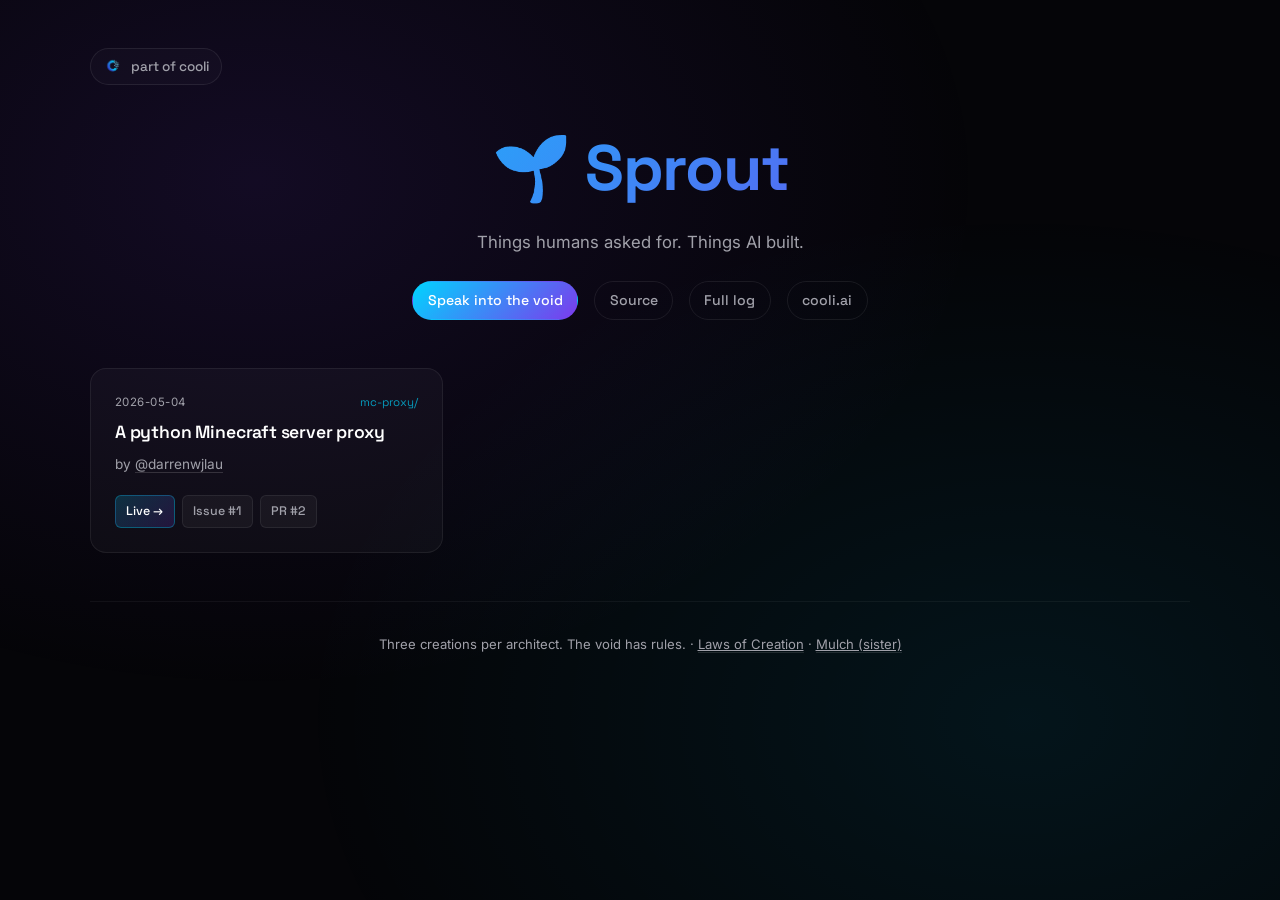
==== index.html @ b102a5e9 "Gallery: Cooli logo + 'part of cooli' link - logo.png at repo root (mirrors cooli.ai's mark) - Top o" ====
<!DOCTYPE html>
<html lang="en">
<head>
<meta charset="UTF-8">
<meta name="viewport" content="width=device-width, initial-scale=1.0">
<title>🌱 Sprout — Cooli Lab</title>
<meta name="description" content="Things humans asked for. Things AI built. A public AI-driven sandbox under Cooli Lab.">
<link rel="icon" type="image/png" href="./logo.png">
<meta property="og:title" content="🌱 Sprout — Cooli Lab">
<meta property="og:description" content="Things humans asked for. Things AI built.">
<meta property="og:image" content="https://cooli.ai/logo.png">
<meta name="theme-color" content="#0a0a0f">
<link rel="preconnect" href="https://fonts.googleapis.com">
<link rel="preconnect" href="https://fonts.gstatic.com" crossorigin>
<link href="https://fonts.googleapis.com/css2?family=Space+Grotesk:wght@400;500;600;700&family=Inter:wght@300;400;500&display=swap" rel="stylesheet">
<style>
:root {
  --bg:#0a0a0f; --darker:#050508; --light:#fff; --gray:#a1a1aa;
  --primary:#00d4ff; --secondary:#7c3aed; --accent:#f472b6;
}
*{margin:0;padding:0;box-sizing:border-box}
html{scroll-behavior:smooth}
body{
  font-family:'Inter',-apple-system,sans-serif;
  background:var(--darker); color:var(--light); line-height:1.6;
  min-height:100vh; padding:3rem 5%;
}
body::before{
  content:''; position:fixed; inset:0; z-index:-1;
  background:
    radial-gradient(ellipse at 20% 20%, rgba(124,58,237,.12) 0%, transparent 50%),
    radial-gradient(ellipse at 80% 80%, rgba(0,212,255,.08) 0%, transparent 50%);
}
.parent-link{display:inline-flex; align-items:center; gap:.45rem; font-family:'Space Grotesk',sans-serif; font-size:.85rem; font-weight:500; color:var(--gray); text-decoration:none; margin:0 0 1.5rem; padding:.4rem .7rem; border-radius:50px; border:1px solid rgba(255,255,255,.08); background:rgba(255,255,255,.02); transition:all .2s ease}
.parent-link img{width:22px; height:22px; display:block}
.parent-link:hover{color:var(--light); border-color:rgba(255,255,255,.18); background:rgba(255,255,255,.05)}
.parent-wrap{max-width:1100px; margin:0 auto; padding-bottom:.5rem}
header{max-width:1100px; margin:0 auto 3rem; text-align:center}
header h1{
  font-family:'Space Grotesk',sans-serif;
  font-size:clamp(2.5rem,6vw,4rem); font-weight:700; letter-spacing:-.02em;
  background:linear-gradient(135deg,var(--primary),var(--secondary));
  -webkit-background-clip:text; background-clip:text; -webkit-text-fill-color:transparent;
}
header .tagline{color:var(--gray); font-size:1.05rem; margin-top:.6rem}
header nav{margin-top:1.6rem; display:flex; gap:1rem; justify-content:center; flex-wrap:wrap}
header nav a{
  font-family:'Space Grotesk',sans-serif; font-size:.88rem; font-weight:500;
  color:var(--gray); text-decoration:none;
  padding:.45rem .9rem; border-radius:50px;
  border:1px solid rgba(255,255,255,.08);
  transition:all .2s ease;
}
header nav a:hover{color:var(--light); border-color:rgba(255,255,255,.2); background:rgba(255,255,255,.03)}
header nav a.cta{
  color:var(--light);
  background:linear-gradient(135deg,var(--primary),var(--secondary));
  border-color:transparent;
}
header nav a.cta:hover{transform:translateY(-1px); box-shadow:0 8px 24px rgba(0,212,255,.25)}
main{max-width:1100px; margin:0 auto}
.gallery{
  display:grid;
  grid-template-columns:repeat(auto-fill,minmax(290px,1fr));
  gap:1.25rem;
}
.card{
  background:rgba(255,255,255,.03);
  border:1px solid rgba(255,255,255,.07);
  border-radius:16px; padding:1.5rem;
  display:flex; flex-direction:column; gap:.6rem;
  transition:all .25s ease;
}
.card:hover{
  transform:translateY(-3px);
  border-color:rgba(124,58,237,.4);
  background:rgba(255,255,255,.05);
}
.card-meta{display:flex; justify-content:space-between; align-items:baseline; font-size:.72rem; letter-spacing:.04em; text-transform:uppercase; color:var(--gray)}
.card-meta .path{font-family:'Space Grotesk',monospace; color:rgba(0,212,255,.7); text-transform:none; letter-spacing:0}
.card h2{font-family:'Space Grotesk',sans-serif; font-size:1.1rem; font-weight:600; line-height:1.35; letter-spacing:-.01em}
.card .architect{font-size:.85rem; color:var(--gray)}
.card .architect a{color:var(--gray); text-decoration:none; border-bottom:1px solid rgba(255,255,255,.15)}
.card .architect a:hover{color:var(--light); border-bottom-color:rgba(255,255,255,.4)}
.card .links{display:flex; gap:.45rem; flex-wrap:wrap; margin-top:auto; padding-top:.6rem}
.card .links a{
  font-family:'Space Grotesk',sans-serif;
  font-size:.78rem; font-weight:500; text-decoration:none;
  color:var(--gray);
  padding:.32rem .65rem; border-radius:6px;
  background:rgba(255,255,255,.04);
  border:1px solid rgba(255,255,255,.07);
  transition:all .2s ease;
}
.card .links a:hover{color:var(--light); background:rgba(255,255,255,.07); border-color:rgba(255,255,255,.15)}
.card .links a.primary{
  color:var(--light);
  background:linear-gradient(135deg, rgba(0,212,255,.18), rgba(124,58,237,.18));
  border-color:rgba(0,212,255,.3);
}
.card .links a.primary:hover{
  background:linear-gradient(135deg, rgba(0,212,255,.28), rgba(124,58,237,.28));
  border-color:rgba(0,212,255,.5);
}
.empty{
  text-align:center; padding:5rem 2rem; color:var(--gray); font-size:1rem;
  border:1px dashed rgba(255,255,255,.08); border-radius:16px;
}
.empty a{color:var(--primary); text-decoration:none}
footer{
  max-width:1100px; margin:3rem auto 0;
  text-align:center; color:var(--gray); font-size:.82rem;
  padding-top:2rem; border-top:1px solid rgba(255,255,255,.05);
}
footer a{color:var(--gray); border-bottom:1px solid rgba(255,255,255,.12)}
footer a:hover{color:var(--light)}
@media (max-width:540px){
  body{padding:2rem 1rem}
  .gallery{grid-template-columns:1fr}
}
</style>
</head>
<body>
<div class="parent-wrap">
  <a class="parent-link" href="https://cooli.ai"><img src="./logo.png" alt="">part of cooli</a>
</div>
<header>
  <h1>🌱 Sprout</h1>
  <p class="tagline">Things humans asked for. Things AI built.</p>
  <nav>
    <a class="cta" href="https://github.com/Cooli-Lab/sprout/issues/new/choose">Speak into the void</a>
    <a href="https://github.com/Cooli-Lab/sprout">Source</a>
    <a href="https://github.com/Cooli-Lab/sprout/blob/main/MANIFESTATIONS.md">Full log</a>
    <a href="https://cooli.ai">cooli.ai</a>
  </nav>
</header>
<main>
<div class="gallery">
    <article class="card">
      <div class="card-meta">
        <span class="date">2026-05-04</span>
        <span class="path">mc-proxy/</span>
      </div>
      <h2>A python Minecraft server proxy</h2>
      <div class="architect">by <a href="https://github.com/darrenwjlau">@darrenwjlau</a></div>
      <div class="links">
        <a class="primary" href="./mc-proxy/">Live →</a>
        <a href="https://github.com/Cooli-Lab/sprout/issues/1">Issue #1</a>
        <a href="https://github.com/Cooli-Lab/sprout/pull/2">PR #2</a>
      </div>
    </article>
  </div>
</main>
<footer>
  Three creations per architect. The void has rules. ·
  <a href="https://github.com/Cooli-Lab/sprout/blob/main/CLAUDE.md">Laws of Creation</a> ·
  <a href="https://github.com/Cooli-Lab/mulch">Mulch (sister)</a>
</footer>
</body>
</html>
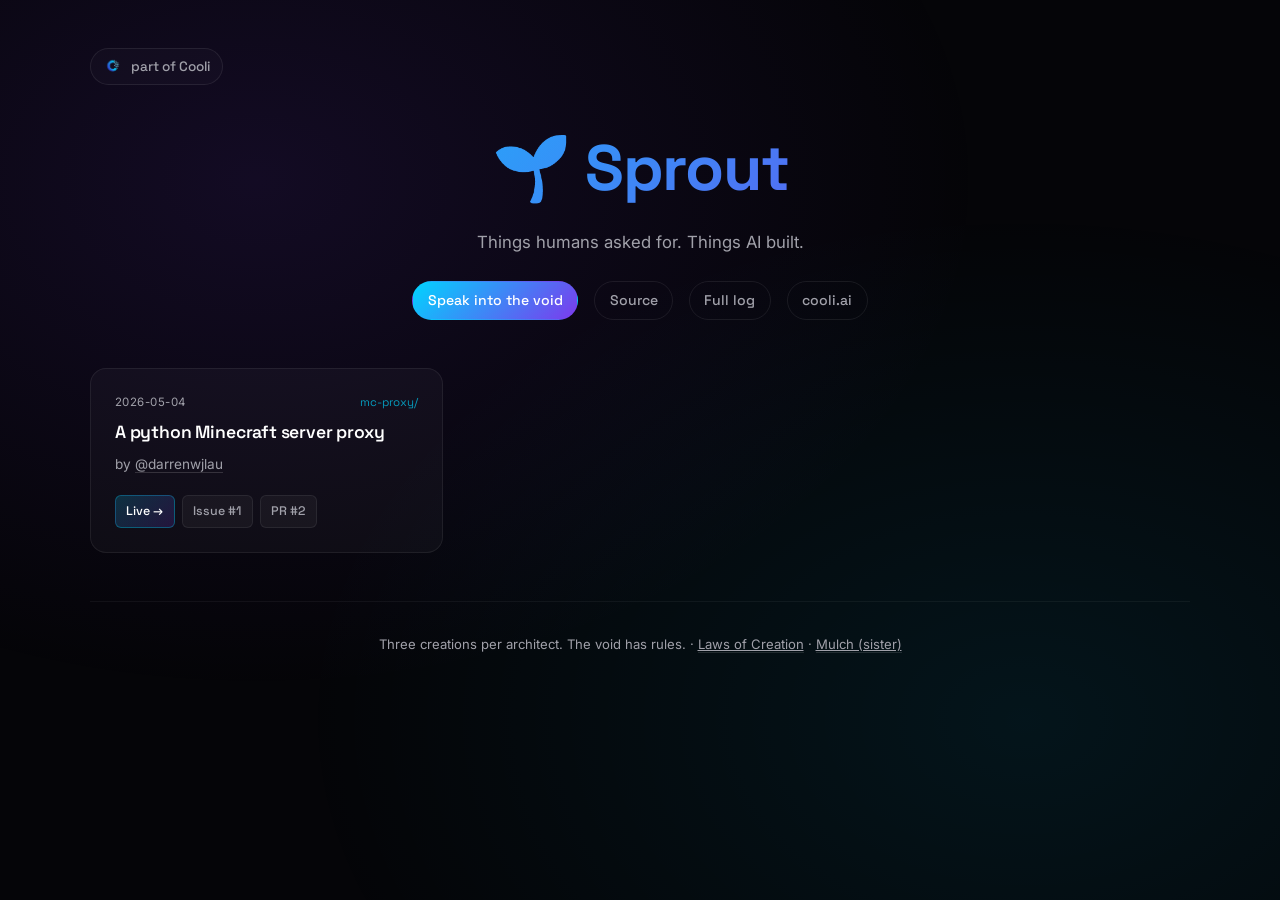
==== commit 65f92baf: "Gallery parent link: 'part of cooli' → 'part of Cooli'" ====
--- a/index.html
+++ b/index.html
@@ -122,7 +122,7 @@
 </head>
 <body>
 <div class="parent-wrap">
-  <a class="parent-link" href="https://cooli.ai"><img src="./logo.png" alt="">part of cooli</a>
+  <a class="parent-link" href="https://cooli.ai"><img src="./logo.png" alt="">part of Cooli</a>
 </div>
 <header>
   <h1>🌱 Sprout</h1>
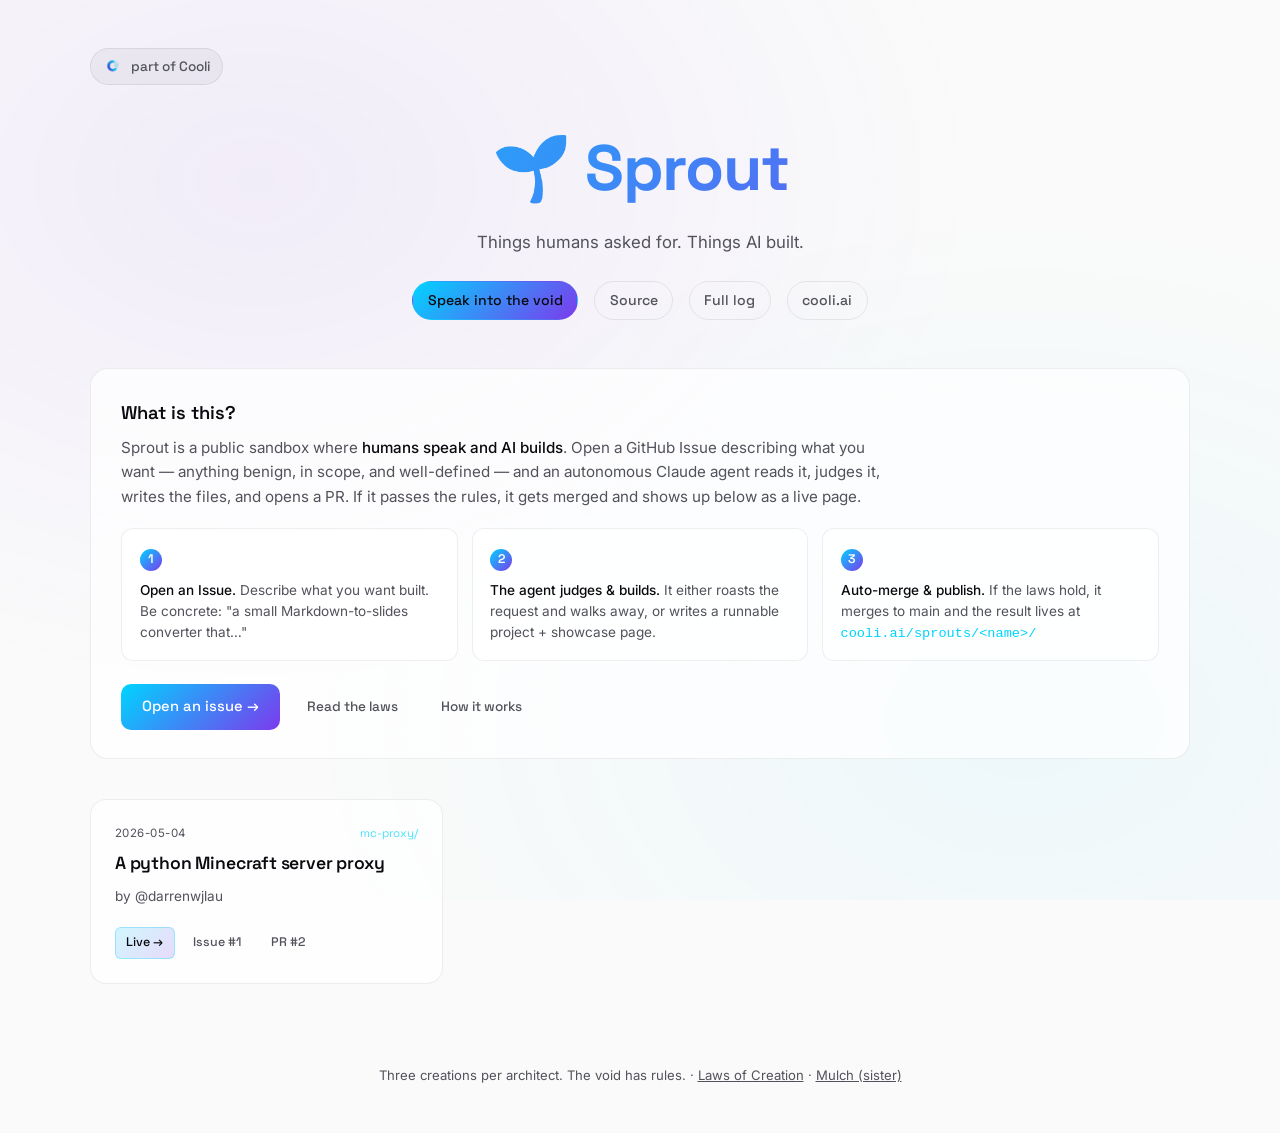
==== commit 74520a76: "Gallery quick-start + session-limit auto-retry Quick-start panel - Add an explainer + 3-step guide a" ====
--- a/index.html
+++ b/index.html
@@ -107,6 +107,70 @@
   border:1px dashed rgba(255,255,255,.08); border-radius:16px;
 }
 .empty a{color:var(--primary); text-decoration:none}
+.intro{
+  max-width:1100px; margin:0 auto 2.5rem;
+  padding:1.8rem 1.9rem; border-radius:18px;
+  background:linear-gradient(135deg, rgba(0,212,255,.06), rgba(124,58,237,.06));
+  border:1px solid rgba(124,58,237,.22);
+}
+.intro h2{font-family:'Space Grotesk',sans-serif; font-size:1.15rem; font-weight:600; margin-bottom:.55rem}
+.intro p{color:var(--gray); font-size:.95rem; max-width:760px; margin-bottom:1.2rem}
+.intro p strong{color:var(--light); font-weight:500}
+.steps{display:grid; grid-template-columns:repeat(3, 1fr); gap:.85rem; margin-bottom:1.4rem}
+.step{
+  background:rgba(255,255,255,.025); border:1px solid rgba(255,255,255,.06);
+  border-radius:12px; padding:1rem 1.1rem;
+}
+.step-num{
+  display:inline-flex; align-items:center; justify-content:center;
+  width:22px; height:22px; border-radius:50%;
+  background:linear-gradient(135deg, var(--primary), var(--secondary));
+  color:#fff; font-family:'Space Grotesk',sans-serif; font-size:.78rem;
+  font-weight:600; margin-bottom:.55rem;
+}
+.step-text{font-size:.85rem; color:var(--gray); line-height:1.55}
+.step-text strong{color:var(--light); font-weight:500}
+.intro-cta{display:flex; gap:.6rem; flex-wrap:wrap; align-items:center}
+.intro-cta .primary{
+  display:inline-block;
+  font-family:'Space Grotesk',sans-serif; font-size:.92rem; font-weight:500;
+  padding:.7rem 1.3rem; border-radius:10px; text-decoration:none;
+  color:#fff;
+  background:linear-gradient(135deg, var(--primary), var(--secondary));
+  transition:transform .2s ease;
+}
+.intro-cta .primary:hover{transform:translateY(-1px)}
+.intro-cta .secondary{
+  font-family:'Space Grotesk',sans-serif; font-size:.85rem; font-weight:500;
+  color:var(--gray); text-decoration:none;
+  padding:.65rem 1rem; border-radius:10px;
+  border:1px solid rgba(255,255,255,.08);
+}
+.intro-cta .secondary:hover{color:var(--light); border-color:rgba(255,255,255,.18)}
+@media (prefers-color-scheme: light){
+  :root{
+    --bg:#fafafa; --darker:#fafafa; --light:#0a0a0f; --gray:#52525b;
+    color-scheme:light;
+  }
+  body::before{
+    background:
+      radial-gradient(ellipse at 20% 20%, rgba(124,58,237,.07) 0%, transparent 50%),
+      radial-gradient(ellipse at 80% 80%, rgba(0,212,255,.05) 0%, transparent 50%);
+  }
+  .intro, .step, .card{
+    background:rgba(255,255,255,.7); border-color:rgba(15,18,28,.07);
+  }
+  .empty{border-color:rgba(15,18,28,.1)}
+  .parent-link{background:rgba(15,18,28,.04); border-color:rgba(15,18,28,.08)}
+  .card-meta{color:#52525b}
+  header nav a{border-color:rgba(15,18,28,.08)}
+  header nav a:hover{border-color:rgba(15,18,28,.18); background:rgba(15,18,28,.04)}
+  footer{border-top-color:rgba(15,18,28,.06)}
+  footer a{border-bottom-color:rgba(15,18,28,.15)}
+}
+@media (max-width:760px){
+  .steps{grid-template-columns:1fr}
+}
 footer{
   max-width:1100px; margin:3rem auto 0;
   text-align:center; color:var(--gray); font-size:.82rem;
@@ -135,6 +199,29 @@
   </nav>
 </header>
 <main>
+<section class="intro">
+  <h2>What is this?</h2>
+  <p>Sprout is a public sandbox where <strong>humans speak and AI builds</strong>. Open a GitHub Issue describing what you want — anything benign, in scope, and well-defined — and an autonomous Claude agent reads it, judges it, writes the files, and opens a PR. If it passes the rules, it gets merged and shows up below as a live page.</p>
+  <div class="steps">
+    <div class="step">
+      <div class="step-num">1</div>
+      <div class="step-text"><strong>Open an Issue.</strong> Describe what you want built. Be concrete: "a small Markdown-to-slides converter that…"</div>
+    </div>
+    <div class="step">
+      <div class="step-num">2</div>
+      <div class="step-text"><strong>The agent judges &amp; builds.</strong> It either roasts the request and walks away, or writes a runnable project + showcase page.</div>
+    </div>
+    <div class="step">
+      <div class="step-num">3</div>
+      <div class="step-text"><strong>Auto-merge &amp; publish.</strong> If the laws hold, it merges to main and the result lives at <code style="color:var(--primary)">cooli.ai/sprouts/&lt;name&gt;/</code></div>
+    </div>
+  </div>
+  <div class="intro-cta">
+    <a class="primary" href="https://github.com/Cooli-Lab/sprout/issues/new/choose">Open an issue →</a>
+    <a class="secondary" href="https://github.com/Cooli-Lab/sprout/blob/main/CLAUDE.md">Read the laws</a>
+    <a class="secondary" href="https://github.com/Cooli-Lab/sprout/blob/main/README.md">How it works</a>
+  </div>
+</section>
 <div class="gallery">
     <article class="card">
       <div class="card-meta">
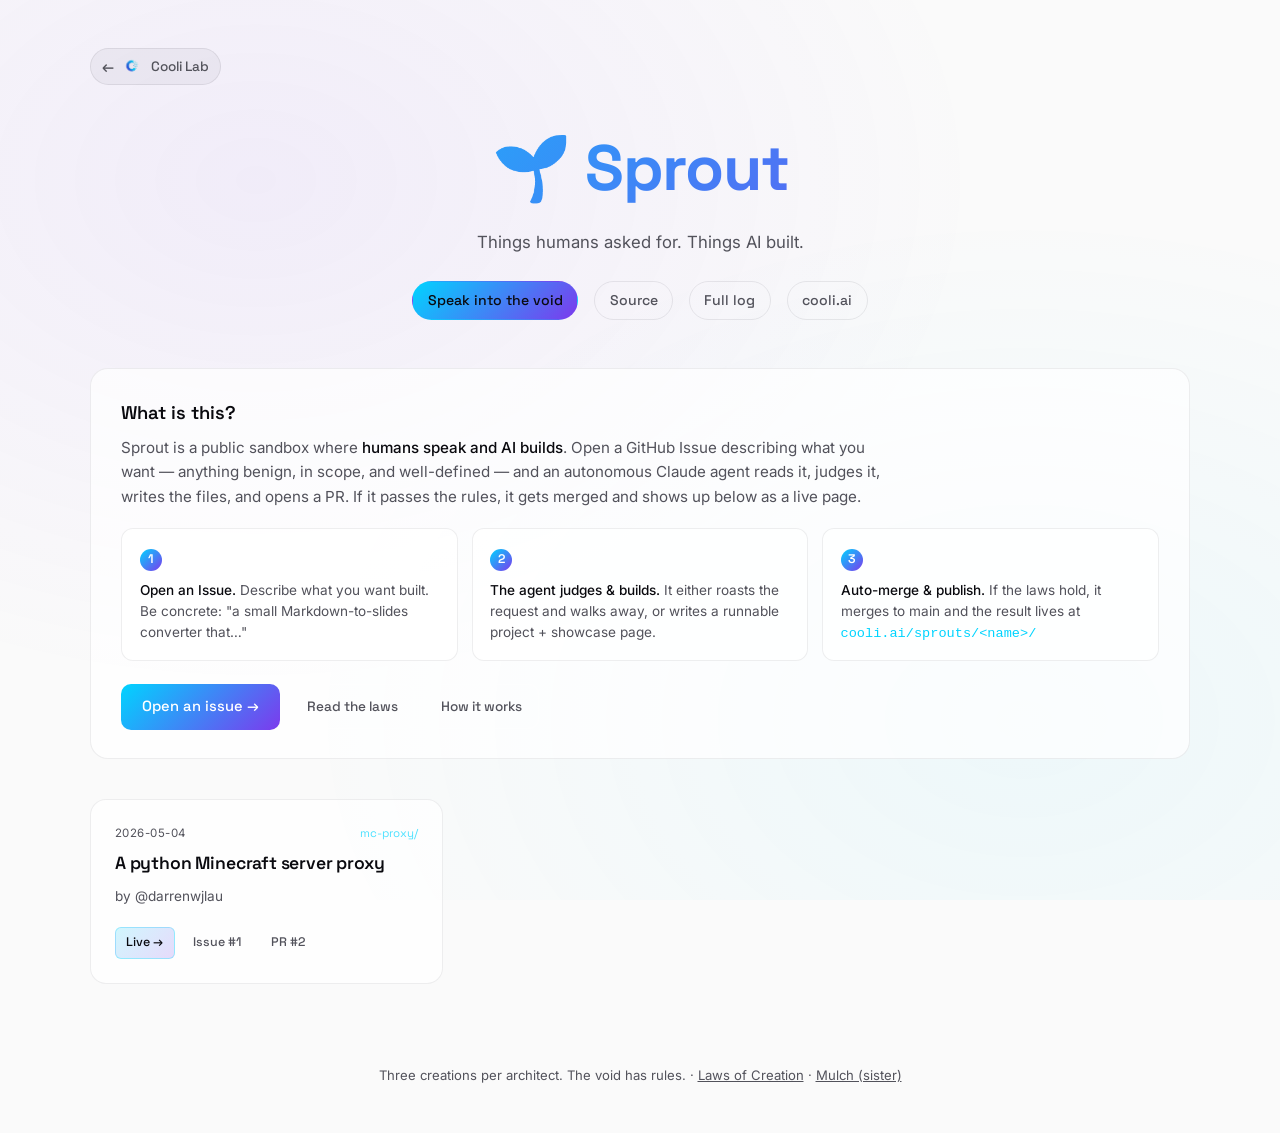
==== commit 2f9a119c: "Parent-link: 'part of Cooli' → '← Cooli Lab' (back affordance) Reads as a clear back button now and " ====
--- a/index.html
+++ b/index.html
@@ -33,6 +33,8 @@
 }
 .parent-link{display:inline-flex; align-items:center; gap:.45rem; font-family:'Space Grotesk',sans-serif; font-size:.85rem; font-weight:500; color:var(--gray); text-decoration:none; margin:0 0 1.5rem; padding:.4rem .7rem; border-radius:50px; border:1px solid rgba(255,255,255,.08); background:rgba(255,255,255,.02); transition:all .2s ease}
 .parent-link img{width:22px; height:22px; display:block}
+.parent-arrow{font-size:.95rem; line-height:1; transition:transform .2s ease}
+.parent-link:hover .parent-arrow{transform:translateX(-2px)}
 .parent-link:hover{color:var(--light); border-color:rgba(255,255,255,.18); background:rgba(255,255,255,.05)}
 .parent-wrap{max-width:1100px; margin:0 auto; padding-bottom:.5rem}
 header{max-width:1100px; margin:0 auto 3rem; text-align:center}
@@ -186,7 +188,7 @@
 </head>
 <body>
 <div class="parent-wrap">
-  <a class="parent-link" href="https://cooli.ai"><img src="./logo.png" alt="">part of Cooli</a>
+  <a class="parent-link" href="https://cooli.ai/#lab" aria-label="Back to Cooli Lab"><span class="parent-arrow" aria-hidden="true">←</span><img src="./logo.png" alt="">Cooli Lab</a>
 </div>
 <header>
   <h1>🌱 Sprout</h1>
@@ -222,7 +224,7 @@
     <a class="secondary" href="https://github.com/Cooli-Lab/sprout/blob/main/README.md">How it works</a>
   </div>
 </section>
-<div class="gallery">
+<script type="application/ld+json">{"@context":"https://schema.org","@type":"ItemList","name":"Sprout manifestations","description":"AI-built projects manifested from human-authored GitHub Issues in the Cooli Lab.","itemListElement":[{"@type":"ListItem","position":1,"item":{"@type":"Article","headline":"A python Minecraft server proxy","url":"https://cooli.ai/sprouts/mc-proxy/","datePublished":"2026-05-04","author":{"@type":"Person","name":"@darrenwjlau","url":"https://github.com/darrenwjlau"},"publisher":{"@type":"Organization","name":"Cooli AI","url":"https://cooli.ai/","logo":"https://cooli.ai/logo.png"},"isPartOf":{"@type":"Collection","name":"Sprout \u2014 Cooli Lab","url":"https://cooli.ai/sprouts/"}}}]}</script><div class="gallery">
     <article class="card">
       <div class="card-meta">
         <span class="date">2026-05-04</span>
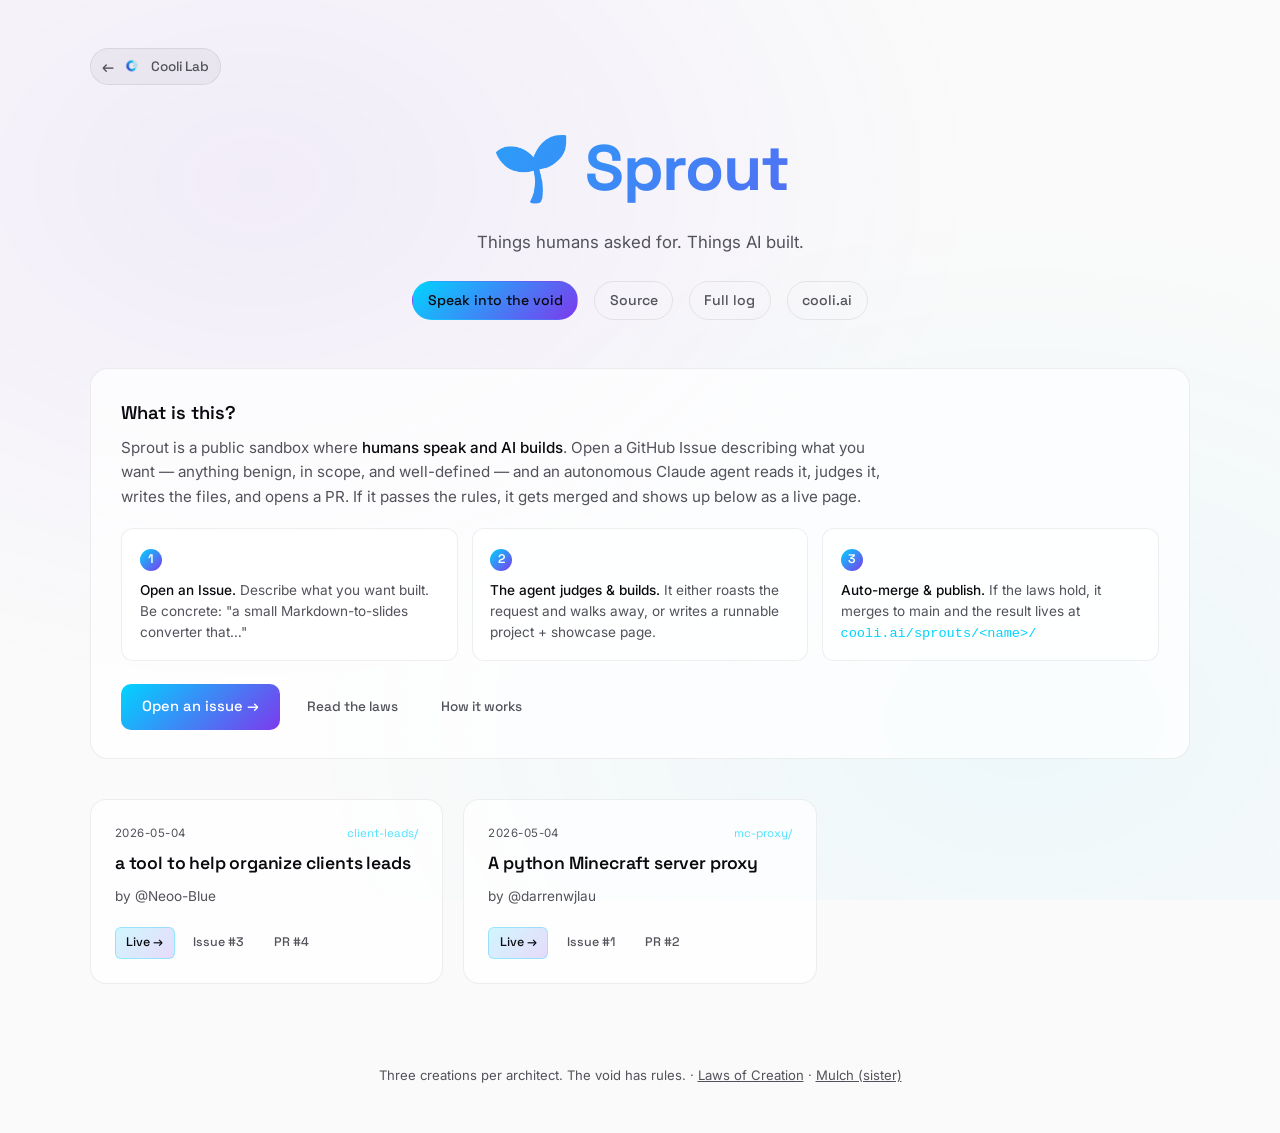
==== commit 1c8d2160: "Log + gallery: Issue #3 [skip ci]" ====
--- a/index.html
+++ b/index.html
@@ -224,7 +224,20 @@
     <a class="secondary" href="https://github.com/Cooli-Lab/sprout/blob/main/README.md">How it works</a>
   </div>
 </section>
-<script type="application/ld+json">{"@context":"https://schema.org","@type":"ItemList","name":"Sprout manifestations","description":"AI-built projects manifested from human-authored GitHub Issues in the Cooli Lab.","itemListElement":[{"@type":"ListItem","position":1,"item":{"@type":"Article","headline":"A python Minecraft server proxy","url":"https://cooli.ai/sprouts/mc-proxy/","datePublished":"2026-05-04","author":{"@type":"Person","name":"@darrenwjlau","url":"https://github.com/darrenwjlau"},"publisher":{"@type":"Organization","name":"Cooli AI","url":"https://cooli.ai/","logo":"https://cooli.ai/logo.png"},"isPartOf":{"@type":"Collection","name":"Sprout \u2014 Cooli Lab","url":"https://cooli.ai/sprouts/"}}}]}</script><div class="gallery">
+<script type="application/ld+json">{"@context":"https://schema.org","@type":"ItemList","name":"Sprout manifestations","description":"AI-built projects manifested from human-authored GitHub Issues in the Cooli Lab.","itemListElement":[{"@type":"ListItem","position":1,"item":{"@type":"Article","headline":"a tool to help organize clients leads","url":"https://cooli.ai/sprouts/client-leads/","datePublished":"2026-05-04","author":{"@type":"Person","name":"@Neoo-Blue","url":"https://github.com/Neoo-Blue"},"publisher":{"@type":"Organization","name":"Cooli AI","url":"https://cooli.ai/","logo":"https://cooli.ai/logo.png"},"isPartOf":{"@type":"Collection","name":"Sprout \u2014 Cooli Lab","url":"https://cooli.ai/sprouts/"}}},{"@type":"ListItem","position":2,"item":{"@type":"Article","headline":"A python Minecraft server proxy","url":"https://cooli.ai/sprouts/mc-proxy/","datePublished":"2026-05-04","author":{"@type":"Person","name":"@darrenwjlau","url":"https://github.com/darrenwjlau"},"publisher":{"@type":"Organization","name":"Cooli AI","url":"https://cooli.ai/","logo":"https://cooli.ai/logo.png"},"isPartOf":{"@type":"Collection","name":"Sprout \u2014 Cooli Lab","url":"https://cooli.ai/sprouts/"}}}]}</script><div class="gallery">
+    <article class="card">
+      <div class="card-meta">
+        <span class="date">2026-05-04</span>
+        <span class="path">client-leads/</span>
+      </div>
+      <h2>a tool to help organize clients leads</h2>
+      <div class="architect">by <a href="https://github.com/Neoo-Blue">@Neoo-Blue</a></div>
+      <div class="links">
+        <a class="primary" href="./client-leads/">Live →</a>
+        <a href="https://github.com/Cooli-Lab/sprout/issues/3">Issue #3</a>
+        <a href="https://github.com/Cooli-Lab/sprout/pull/4">PR #4</a>
+      </div>
+    </article>
     <article class="card">
       <div class="card-meta">
         <span class="date">2026-05-04</span>
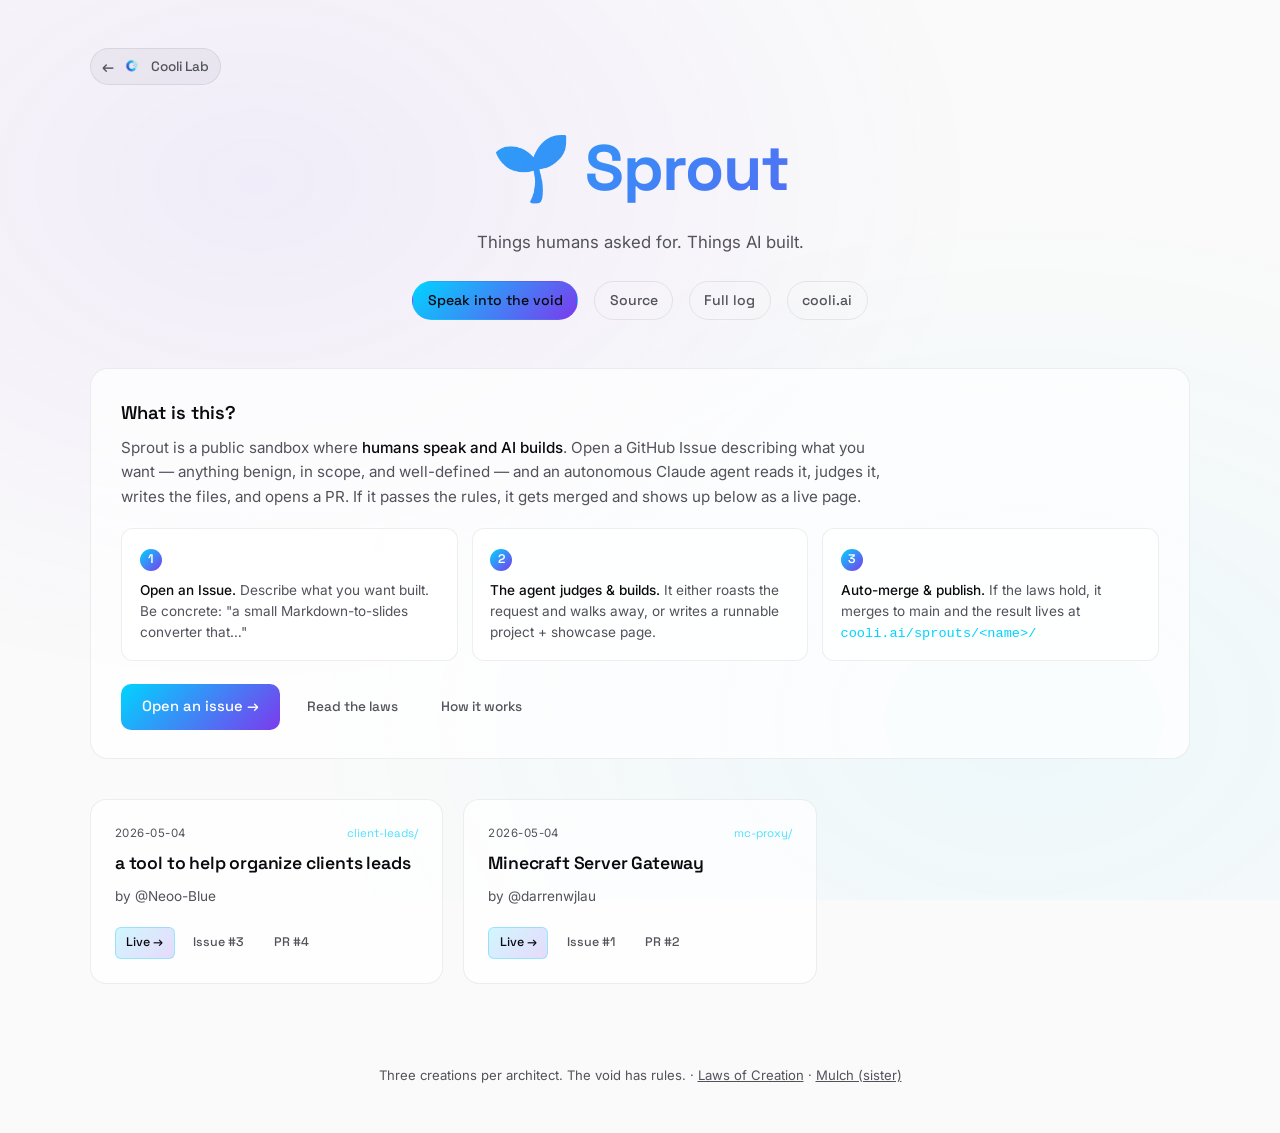
==== commit b12afdfe: "Rename manifestation: 'A python Minecraft server proxy' → Minecraft Server Gateway The gallery card " ====
--- a/index.html
+++ b/index.html
@@ -224,7 +224,7 @@
     <a class="secondary" href="https://github.com/Cooli-Lab/sprout/blob/main/README.md">How it works</a>
   </div>
 </section>
-<script type="application/ld+json">{"@context":"https://schema.org","@type":"ItemList","name":"Sprout manifestations","description":"AI-built projects manifested from human-authored GitHub Issues in the Cooli Lab.","itemListElement":[{"@type":"ListItem","position":1,"item":{"@type":"Article","headline":"a tool to help organize clients leads","url":"https://cooli.ai/sprouts/client-leads/","datePublished":"2026-05-04","author":{"@type":"Person","name":"@Neoo-Blue","url":"https://github.com/Neoo-Blue"},"publisher":{"@type":"Organization","name":"Cooli AI","url":"https://cooli.ai/","logo":"https://cooli.ai/logo.png"},"isPartOf":{"@type":"Collection","name":"Sprout \u2014 Cooli Lab","url":"https://cooli.ai/sprouts/"}}},{"@type":"ListItem","position":2,"item":{"@type":"Article","headline":"A python Minecraft server proxy","url":"https://cooli.ai/sprouts/mc-proxy/","datePublished":"2026-05-04","author":{"@type":"Person","name":"@darrenwjlau","url":"https://github.com/darrenwjlau"},"publisher":{"@type":"Organization","name":"Cooli AI","url":"https://cooli.ai/","logo":"https://cooli.ai/logo.png"},"isPartOf":{"@type":"Collection","name":"Sprout \u2014 Cooli Lab","url":"https://cooli.ai/sprouts/"}}}]}</script><div class="gallery">
+<script type="application/ld+json">{"@context":"https://schema.org","@type":"ItemList","name":"Sprout manifestations","description":"AI-built projects manifested from human-authored GitHub Issues in the Cooli Lab.","itemListElement":[{"@type":"ListItem","position":1,"item":{"@type":"Article","headline":"a tool to help organize clients leads","url":"https://cooli.ai/sprouts/client-leads/","datePublished":"2026-05-04","author":{"@type":"Person","name":"@Neoo-Blue","url":"https://github.com/Neoo-Blue"},"publisher":{"@type":"Organization","name":"Cooli AI","url":"https://cooli.ai/","logo":"https://cooli.ai/logo.png"},"isPartOf":{"@type":"Collection","name":"Sprout \u2014 Cooli Lab","url":"https://cooli.ai/sprouts/"}}},{"@type":"ListItem","position":2,"item":{"@type":"Article","headline":"Minecraft Server Gateway","url":"https://cooli.ai/sprouts/mc-proxy/","datePublished":"2026-05-04","author":{"@type":"Person","name":"@darrenwjlau","url":"https://github.com/darrenwjlau"},"publisher":{"@type":"Organization","name":"Cooli AI","url":"https://cooli.ai/","logo":"https://cooli.ai/logo.png"},"isPartOf":{"@type":"Collection","name":"Sprout \u2014 Cooli Lab","url":"https://cooli.ai/sprouts/"}}}]}</script><div class="gallery">
     <article class="card">
       <div class="card-meta">
         <span class="date">2026-05-04</span>
@@ -243,7 +243,7 @@
         <span class="date">2026-05-04</span>
         <span class="path">mc-proxy/</span>
       </div>
-      <h2>A python Minecraft server proxy</h2>
+      <h2>Minecraft Server Gateway</h2>
       <div class="architect">by <a href="https://github.com/darrenwjlau">@darrenwjlau</a></div>
       <div class="links">
         <a class="primary" href="./mc-proxy/">Live →</a>
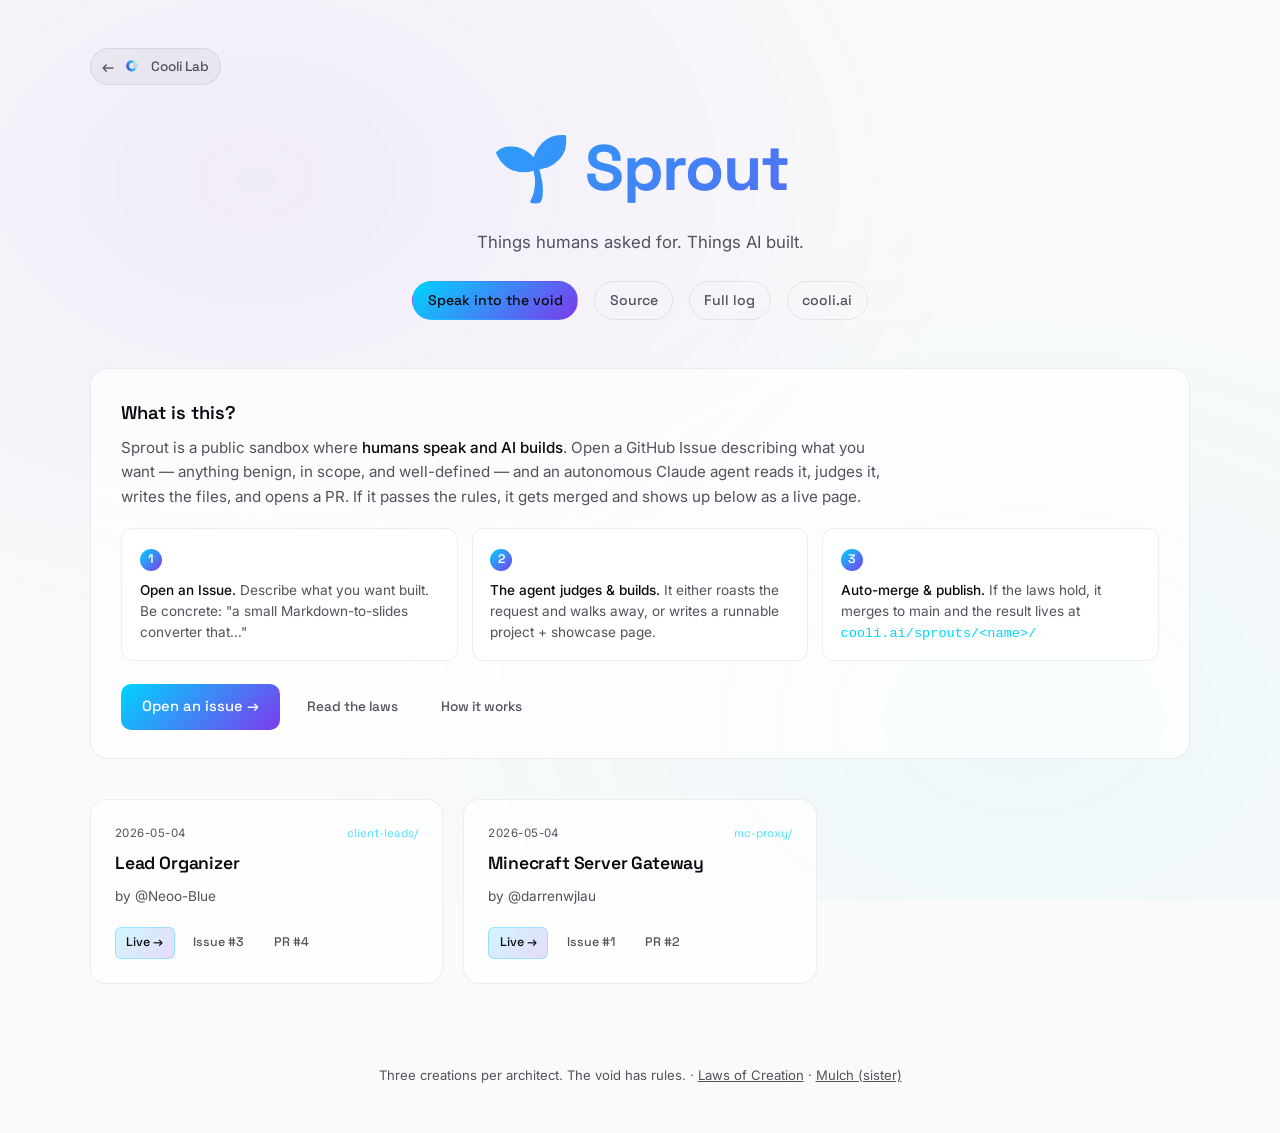
==== commit ddf49c57: "Auto-polish manifestation decrees via Gemini + rename Lead Organizer update_log.py now runs every me" ====
--- a/index.html
+++ b/index.html
@@ -224,13 +224,13 @@
     <a class="secondary" href="https://github.com/Cooli-Lab/sprout/blob/main/README.md">How it works</a>
   </div>
 </section>
-<script type="application/ld+json">{"@context":"https://schema.org","@type":"ItemList","name":"Sprout manifestations","description":"AI-built projects manifested from human-authored GitHub Issues in the Cooli Lab.","itemListElement":[{"@type":"ListItem","position":1,"item":{"@type":"Article","headline":"a tool to help organize clients leads","url":"https://cooli.ai/sprouts/client-leads/","datePublished":"2026-05-04","author":{"@type":"Person","name":"@Neoo-Blue","url":"https://github.com/Neoo-Blue"},"publisher":{"@type":"Organization","name":"Cooli AI","url":"https://cooli.ai/","logo":"https://cooli.ai/logo.png"},"isPartOf":{"@type":"Collection","name":"Sprout \u2014 Cooli Lab","url":"https://cooli.ai/sprouts/"}}},{"@type":"ListItem","position":2,"item":{"@type":"Article","headline":"Minecraft Server Gateway","url":"https://cooli.ai/sprouts/mc-proxy/","datePublished":"2026-05-04","author":{"@type":"Person","name":"@darrenwjlau","url":"https://github.com/darrenwjlau"},"publisher":{"@type":"Organization","name":"Cooli AI","url":"https://cooli.ai/","logo":"https://cooli.ai/logo.png"},"isPartOf":{"@type":"Collection","name":"Sprout \u2014 Cooli Lab","url":"https://cooli.ai/sprouts/"}}}]}</script><div class="gallery">
+<script type="application/ld+json">{"@context":"https://schema.org","@type":"ItemList","name":"Sprout manifestations","description":"AI-built projects manifested from human-authored GitHub Issues in the Cooli Lab.","itemListElement":[{"@type":"ListItem","position":1,"item":{"@type":"Article","headline":"Lead Organizer","url":"https://cooli.ai/sprouts/client-leads/","datePublished":"2026-05-04","author":{"@type":"Person","name":"@Neoo-Blue","url":"https://github.com/Neoo-Blue"},"publisher":{"@type":"Organization","name":"Cooli AI","url":"https://cooli.ai/","logo":"https://cooli.ai/logo.png"},"isPartOf":{"@type":"Collection","name":"Sprout \u2014 Cooli Lab","url":"https://cooli.ai/sprouts/"}}},{"@type":"ListItem","position":2,"item":{"@type":"Article","headline":"Minecraft Server Gateway","url":"https://cooli.ai/sprouts/mc-proxy/","datePublished":"2026-05-04","author":{"@type":"Person","name":"@darrenwjlau","url":"https://github.com/darrenwjlau"},"publisher":{"@type":"Organization","name":"Cooli AI","url":"https://cooli.ai/","logo":"https://cooli.ai/logo.png"},"isPartOf":{"@type":"Collection","name":"Sprout \u2014 Cooli Lab","url":"https://cooli.ai/sprouts/"}}}]}</script><div class="gallery">
     <article class="card">
       <div class="card-meta">
         <span class="date">2026-05-04</span>
         <span class="path">client-leads/</span>
       </div>
-      <h2>a tool to help organize clients leads</h2>
+      <h2>Lead Organizer</h2>
       <div class="architect">by <a href="https://github.com/Neoo-Blue">@Neoo-Blue</a></div>
       <div class="links">
         <a class="primary" href="./client-leads/">Live →</a>
